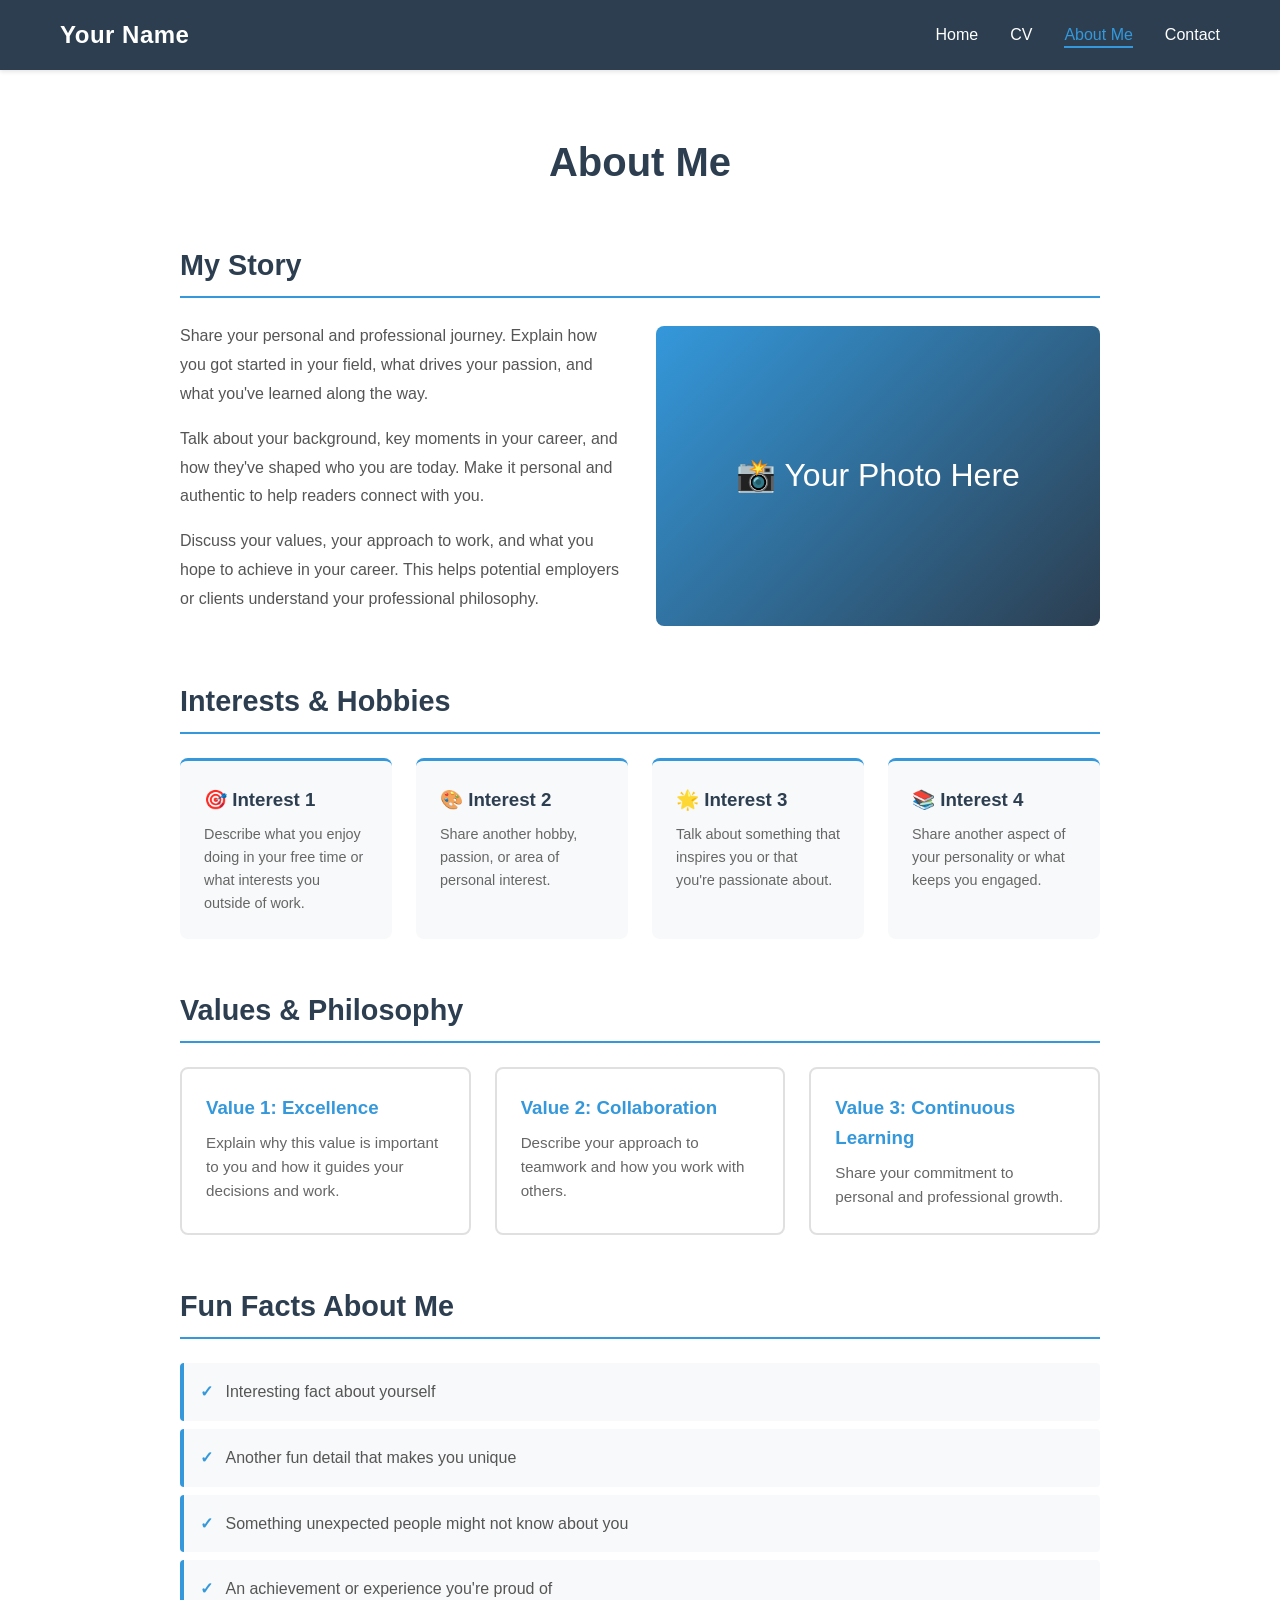
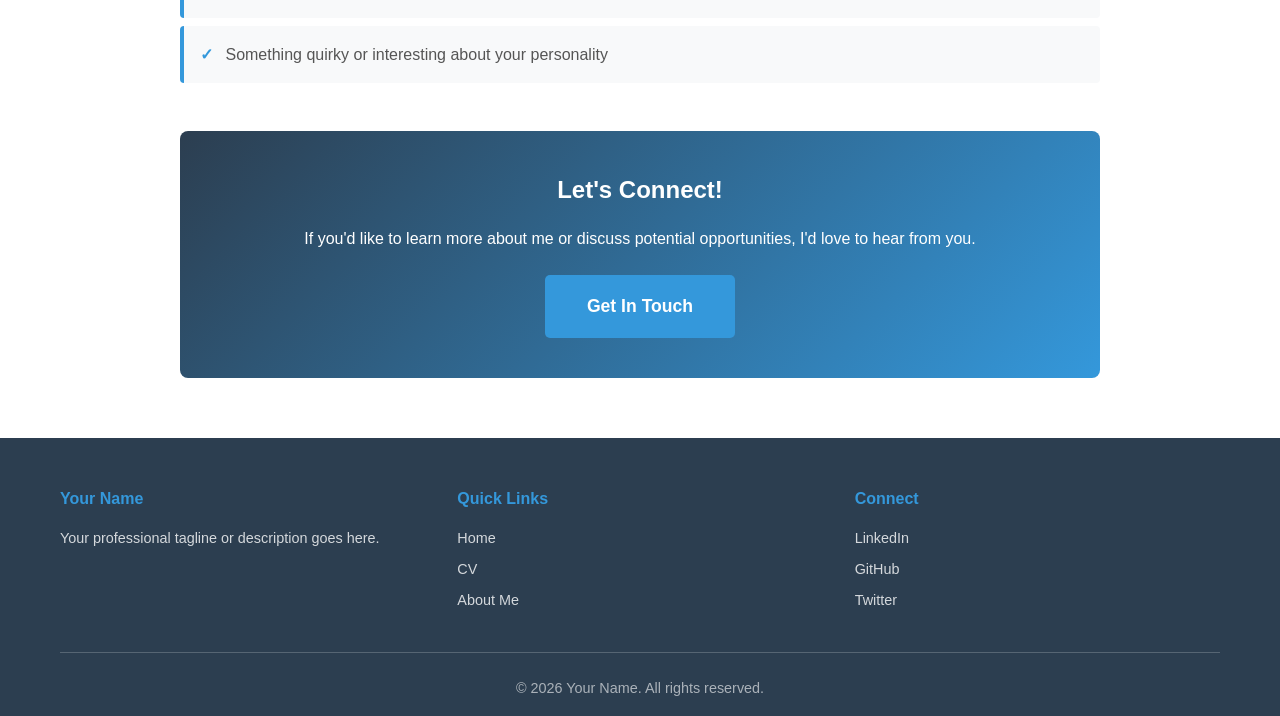
==== about.html @ 84754e79 "Initial CV website boilerplate with landing, CV, and about pages" ====
<!DOCTYPE html>
<html lang="en">
<head>
    <meta charset="UTF-8">
    <meta name="viewport" content="width=device-width, initial-scale=1.0">
    <title>About Me - Your Name</title>
    <link rel="stylesheet" href="css/style.css">
</head>
<body>
    <nav class="navbar">
        <div class="container">
            <div class="nav-brand">Your Name</div>
            <ul class="nav-links">
                <li><a href="index.html">Home</a></li>
                <li><a href="cv.html">CV</a></li>
                <li><a href="about.html" class="active">About Me</a></li>
                <li><a href="#contact">Contact</a></li>
            </ul>
        </div>
    </nav>

    <section class="about-section">
        <div class="container">
            <h1>About Me</h1>
            
            <!-- Personal Story -->
            <div class="about-block">
                <h2>My Story</h2>
                <div class="about-content-grid">
                    <div class="about-text">
                        <p>
                            Share your personal and professional journey. Explain how you got started in your field, 
                            what drives your passion, and what you've learned along the way.
                        </p>
                        <p>
                            Talk about your background, key moments in your career, and how they've shaped who you are today. 
                            Make it personal and authentic to help readers connect with you.
                        </p>
                        <p>
                            Discuss your values, your approach to work, and what you hope to achieve in your career. 
                            This helps potential employers or clients understand your professional philosophy.
                        </p>
                    </div>
                    <div class="about-image">
                        <div class="placeholder-image">📸 Your Photo Here</div>
                    </div>
                </div>
            </div>

            <!-- Interests & Hobbies -->
            <div class="about-block">
                <h2>Interests & Hobbies</h2>
                <div class="interests-grid">
                    <div class="interest-card">
                        <h3>🎯 Interest 1</h3>
                        <p>Describe what you enjoy doing in your free time or what interests you outside of work.</p>
                    </div>
                    <div class="interest-card">
                        <h3>🎨 Interest 2</h3>
                        <p>Share another hobby, passion, or area of personal interest.</p>
                    </div>
                    <div class="interest-card">
                        <h3>🌟 Interest 3</h3>
                        <p>Talk about something that inspires you or that you're passionate about.</p>
                    </div>
                    <div class="interest-card">
                        <h3>📚 Interest 4</h3>
                        <p>Share another aspect of your personality or what keeps you engaged.</p>
                    </div>
                </div>
            </div>

            <!-- Values & Philosophy -->
            <div class="about-block">
                <h2>Values & Philosophy</h2>
                <div class="values-grid">
                    <div class="value-item">
                        <h3>Value 1: Excellence</h3>
                        <p>Explain why this value is important to you and how it guides your decisions and work.</p>
                    </div>
                    <div class="value-item">
                        <h3>Value 2: Collaboration</h3>
                        <p>Describe your approach to teamwork and how you work with others.</p>
                    </div>
                    <div class="value-item">
                        <h3>Value 3: Continuous Learning</h3>
                        <p>Share your commitment to personal and professional growth.</p>
                    </div>
                </div>
            </div>

            <!-- Fun Facts -->
            <div class="about-block fun-facts">
                <h2>Fun Facts About Me</h2>
                <ul class="facts-list">
                    <li>Interesting fact about yourself</li>
                    <li>Another fun detail that makes you unique</li>
                    <li>Something unexpected people might not know about you</li>
                    <li>An achievement or experience you're proud of</li>
                    <li>Something quirky or interesting about your personality</li>
                </ul>
            </div>

            <!-- Call to Action -->
            <div class="about-cta">
                <h2>Let's Connect!</h2>
                <p>If you'd like to learn more about me or discuss potential opportunities, I'd love to hear from you.</p>
                <a href="#contact" class="btn btn-primary btn-large">Get In Touch</a>
            </div>
        </div>
    </section>

    <footer class="footer">
        <div class="container">
            <div class="footer-content">
                <div class="footer-section">
                    <h4>Your Name</h4>
                    <p>Your professional tagline or description goes here.</p>
                </div>
                <div class="footer-section">
                    <h4>Quick Links</h4>
                    <ul>
                        <li><a href="index.html">Home</a></li>
                        <li><a href="cv.html">CV</a></li>
                        <li><a href="about.html">About Me</a></li>
                    </ul>
                </div>
                <div class="footer-section">
                    <h4>Connect</h4>
                    <ul>
                        <li><a href="#">LinkedIn</a></li>
                        <li><a href="#">GitHub</a></li>
                        <li><a href="#">Twitter</a></li>
                    </ul>
                </div>
            </div>
            <div class="footer-bottom">
                <p>&copy; 2026 Your Name. All rights reserved.</p>
            </div>
        </div>
    </footer>

    <script src="js/script.js"></script>
</body>
</html>
---- css/style.css ----
:root {
    --primary-color: #2c3e50;
    --secondary-color: #3498db;
    --accent-color: #e74c3c;
    --text-color: #333;
    --light-bg: #f8f9fa;
    --border-color: #e0e0e0;
    --white: #ffffff;
    --transition: all 0.3s ease;
}

* {
    margin: 0;
    padding: 0;
    box-sizing: border-box;
}

body {
    font-family: 'Segoe UI', Tahoma, Geneva, Verdana, sans-serif;
    line-height: 1.6;
    color: var(--text-color);
    background-color: var(--white);
}

.container {
    max-width: 1200px;
    margin: 0 auto;
    padding: 0 20px;
}

/* Navigation */
.navbar {
    background-color: var(--primary-color);
    color: var(--white);
    padding: 1rem 0;
    position: sticky;
    top: 0;
    z-index: 1000;
    box-shadow: 0 2px 4px rgba(0, 0, 0, 0.1);
}

.navbar .container {
    display: flex;
    justify-content: space-between;
    align-items: center;
}

.nav-brand {
    font-size: 1.5rem;
    font-weight: bold;
    letter-spacing: 0.5px;
}

.nav-links {
    display: flex;
    list-style: none;
    gap: 2rem;
}

.nav-links a {
    color: var(--white);
    text-decoration: none;
    transition: var(--transition);
    position: relative;
}

.nav-links a:hover,
.nav-links a.active {
    color: var(--secondary-color);
}

.nav-links a.active::after {
    content: '';
    position: absolute;
    bottom: -5px;
    left: 0;
    right: 0;
    height: 2px;
    background-color: var(--secondary-color);
}

/* Hero Section */
.hero {
    background: linear-gradient(135deg, var(--primary-color) 0%, var(--secondary-color) 100%);
    color: var(--white);
    padding: 100px 20px;
    text-align: center;
}

.hero-content h1 {
    font-size: 3.5rem;
    margin-bottom: 0.5rem;
    animation: slideInDown 0.6s ease;
}

.hero-subtitle {
    font-size: 1.5rem;
    color: rgba(255, 255, 255, 0.9);
    margin-bottom: 1rem;
}

.hero-description {
    font-size: 1.1rem;
    max-width: 600px;
    margin: 0 auto 2rem;
    color: rgba(255, 255, 255, 0.85);
}

.hero-buttons {
    display: flex;
    gap: 1rem;
    justify-content: center;
    flex-wrap: wrap;
}

/* Buttons */
.btn {
    padding: 12px 30px;
    border-radius: 5px;
    text-decoration: none;
    font-weight: 600;
    transition: var(--transition);
    border: 2px solid transparent;
    cursor: pointer;
    display: inline-block;
}

.btn-primary {
    background-color: var(--secondary-color);
    color: var(--white);
}

.btn-primary:hover {
    background-color: #2980b9;
    transform: translateY(-2px);
    box-shadow: 0 4px 8px rgba(0, 0, 0, 0.2);
}

.btn-secondary {
    background-color: transparent;
    color: var(--white);
    border: 2px solid var(--white);
}

.btn-secondary:hover {
    background-color: var(--white);
    color: var(--primary-color);
}

.btn-large {
    padding: 15px 40px;
    font-size: 1.1rem;
}

/* Highlights Section */
.highlights {
    padding: 80px 20px;
    background-color: var(--light-bg);
}

.highlights h2 {
    text-align: center;
    font-size: 2.5rem;
    margin-bottom: 3rem;
    color: var(--primary-color);
}

.highlights-grid {
    display: grid;
    grid-template-columns: repeat(auto-fit, minmax(250px, 1fr));
    gap: 2rem;
}

.highlight-card {
    background-color: var(--white);
    padding: 2rem;
    border-radius: 8px;
    text-align: center;
    box-shadow: 0 2px 8px rgba(0, 0, 0, 0.1);
    transition: var(--transition);
}

.highlight-card:hover {
    transform: translateY(-5px);
    box-shadow: 0 5px 15px rgba(0, 0, 0, 0.15);
}

.highlight-icon {
    font-size: 3rem;
    margin-bottom: 1rem;
}

.highlight-card h3 {
    color: var(--primary-color);
    margin-bottom: 0.5rem;
}

.highlight-card p {
    color: #666;
    font-size: 0.95rem;
}

/* CTA Section */
.cta {
    background-color: var(--primary-color);
    color: var(--white);
    padding: 60px 20px;
    text-align: center;
}

.cta h2 {
    font-size: 2.5rem;
    margin-bottom: 1rem;
}

.cta p {
    font-size: 1.1rem;
    margin-bottom: 2rem;
}

/* CV Section */
.cv-section {
    padding: 60px 20px;
}

.cv-header {
    text-align: center;
    margin-bottom: 3rem;
    border-bottom: 2px solid var(--border-color);
    padding-bottom: 2rem;
}

.cv-header h1 {
    font-size: 2.5rem;
    color: var(--primary-color);
    margin-bottom: 0.5rem;
}

.cv-title {
    font-size: 1.3rem;
    color: var(--secondary-color);
    font-weight: 600;
    margin-bottom: 1rem;
}

.cv-contact {
    display: flex;
    gap: 2rem;
    justify-content: center;
    flex-wrap: wrap;
    font-size: 0.95rem;
}

.cv-content {
    max-width: 900px;
    margin: 0 auto 3rem;
}

.cv-block {
    margin-bottom: 2.5rem;
}

.cv-section-title {
    font-size: 1.5rem;
    color: var(--primary-color);
    margin-bottom: 1.5rem;
    padding-bottom: 0.5rem;
    border-bottom: 2px solid var(--secondary-color);
}

.cv-item {
    margin-bottom: 1.5rem;
}

.cv-item-header {
    display: flex;
    justify-content: space-between;
    align-items: baseline;
    margin-bottom: 0.5rem;
    flex-wrap: wrap;
    gap: 1rem;
}

.cv-item-header h3 {
    color: var(--primary-color);
    font-size: 1.1rem;
}

.cv-date {
    color: var(--secondary-color);
    font-weight: 600;
    font-size: 0.9rem;
}

.cv-company {
    font-weight: 600;
    color: #666;
    margin-bottom: 0.5rem;
}

.cv-description {
    list-style: none;
    margin-left: 1rem;
}

.cv-description li {
    margin-bottom: 0.5rem;
    padding-left: 1.5rem;
    position: relative;
    color: #555;
}

.cv-description li::before {
    content: '▸';
    position: absolute;
    left: 0;
    color: var(--secondary-color);
}

.skills-grid {
    display: grid;
    grid-template-columns: repeat(auto-fit, minmax(200px, 1fr));
    gap: 1.5rem;
}

.skill-category {
    background-color: var(--light-bg);
    padding: 1.5rem;
    border-radius: 5px;
    border-left: 4px solid var(--secondary-color);
}

.skill-category h4 {
    color: var(--primary-color);
    margin-bottom: 0.5rem;
}

.skill-category p {
    color: #666;
    font-size: 0.9rem;
}

.cv-footer {
    text-align: center;
    margin-top: 3rem;
    padding-top: 2rem;
    border-top: 2px solid var(--border-color);
}

.cv-footer p {
    color: #999;
    font-size: 0.9rem;
    margin-top: 1rem;
}

/* About Section */
.about-section {
    padding: 60px 20px;
    max-width: 1000px;
    margin: 0 auto;
}

.about-section h1 {
    font-size: 2.5rem;
    color: var(--primary-color);
    margin-bottom: 3rem;
    text-align: center;
}

.about-block {
    margin-bottom: 3rem;
}

.about-block h2 {
    font-size: 1.8rem;
    color: var(--primary-color);
    margin-bottom: 1.5rem;
    padding-bottom: 0.5rem;
    border-bottom: 2px solid var(--secondary-color);
}

.about-content-grid {
    display: grid;
    grid-template-columns: 1fr 1fr;
    gap: 2rem;
    align-items: center;
}

.about-text {
    color: #555;
    line-height: 1.8;
}

.about-text p {
    margin-bottom: 1rem;
}

.placeholder-image {
    background: linear-gradient(135deg, var(--secondary-color), var(--primary-color));
    color: var(--white);
    height: 300px;
    display: flex;
    align-items: center;
    justify-content: center;
    border-radius: 8px;
    font-size: 2rem;
}

.interests-grid {
    display: grid;
    grid-template-columns: repeat(auto-fit, minmax(200px, 1fr));
    gap: 1.5rem;
}

.interest-card {
    background-color: var(--light-bg);
    padding: 1.5rem;
    border-radius: 8px;
    border-top: 3px solid var(--secondary-color);
    transition: var(--transition);
}

.interest-card:hover {
    transform: translateY(-3px);
    box-shadow: 0 4px 8px rgba(0, 0, 0, 0.1);
}

.interest-card h3 {
    color: var(--primary-color);
    margin-bottom: 0.5rem;
}

.interest-card p {
    color: #666;
    font-size: 0.9rem;
}

.values-grid {
    display: grid;
    grid-template-columns: repeat(auto-fit, minmax(250px, 1fr));
    gap: 1.5rem;
}

.value-item {
    background-color: var(--white);
    padding: 1.5rem;
    border-radius: 8px;
    border: 2px solid var(--border-color);
}

.value-item h3 {
    color: var(--secondary-color);
    margin-bottom: 0.5rem;
}

.value-item p {
    color: #666;
    font-size: 0.95rem;
}

.fun-facts .facts-list {
    list-style: none;
}

.facts-list li {
    padding: 1rem;
    margin-bottom: 0.5rem;
    background-color: var(--light-bg);
    border-left: 4px solid var(--secondary-color);
    border-radius: 4px;
    color: #555;
}

.facts-list li::before {
    content: '✓ ';
    color: var(--secondary-color);
    font-weight: bold;
    margin-right: 0.5rem;
}

.about-cta {
    background: linear-gradient(135deg, var(--primary-color), var(--secondary-color));
    color: var(--white);
    padding: 2.5rem;
    border-radius: 8px;
    text-align: center;
    margin-top: 3rem;
}

.about-cta h2 {
    border: none;
    margin-bottom: 1rem;
}

.about-cta p {
    margin-bottom: 1.5rem;
}

/* Footer */
.footer {
    background-color: var(--primary-color);
    color: var(--white);
    padding: 3rem 20px 1rem;
}

.footer-content {
    display: grid;
    grid-template-columns: repeat(auto-fit, minmax(200px, 1fr));
    gap: 2rem;
    margin-bottom: 2rem;
}

.footer-section h4 {
    margin-bottom: 1rem;
    color: var(--secondary-color);
}

.footer-section p,
.footer-section ul {
    font-size: 0.9rem;
    color: rgba(255, 255, 255, 0.8);
}

.footer-section ul {
    list-style: none;
}

.footer-section ul li {
    margin-bottom: 0.5rem;
}

.footer-section a {
    color: rgba(255, 255, 255, 0.8);
    text-decoration: none;
    transition: var(--transition);
}

.footer-section a:hover {
    color: var(--secondary-color);
}

.footer-bottom {
    text-align: center;
    padding-top: 1.5rem;
    border-top: 1px solid rgba(255, 255, 255, 0.2);
    color: rgba(255, 255, 255, 0.6);
    font-size: 0.9rem;
}

/* Animations */
@keyframes slideInDown {
    from {
        opacity: 0;
        transform: translateY(-30px);
    }
    to {
        opacity: 1;
        transform: translateY(0);
    }
}

/* Responsive Design */
@media (max-width: 768px) {
    .hero-content h1 {
        font-size: 2.5rem;
    }

    .hero-subtitle {
        font-size: 1.2rem;
    }

    .nav-links {
        gap: 1rem;
        font-size: 0.9rem;
    }

    .highlights h2,
    .cta h2,
    .cv-header h1,
    .about-section h1 {
        font-size: 2rem;
    }

    .about-content-grid {
        grid-template-columns: 1fr;
    }

    .cv-item-header {
        flex-direction: column;
        align-items: flex-start;
    }

    .cv-contact {
        flex-direction: column;
        gap: 0.5rem;
    }

    .hero-buttons {
        flex-direction: column;
        align-items: center;
    }

    .btn {
        width: 100%;
        max-width: 200px;
    }
}

@media (max-width: 600px) {
    .container {
        padding: 0 15px;
    }

    .navbar .container {
        flex-direction: column;
        gap: 1rem;
    }

    .nav-links {
        flex-direction: column;
        gap: 0.5rem;
    }

    .hero {
        padding: 60px 15px;
    }

    .hero-content h1 {
        font-size: 2rem;
    }

    .highlights-grid,
    .interests-grid,
    .values-grid,
    .skills-grid {
        grid-template-columns: 1fr;
    }
}

/* Print Styles for CV */
@media print {
    body {
        background-color: var(--white);
    }

    .navbar,
    .footer,
    .cta,
    .btn {
        display: none;
    }

    .cv-section {
        padding: 0;
    }
}
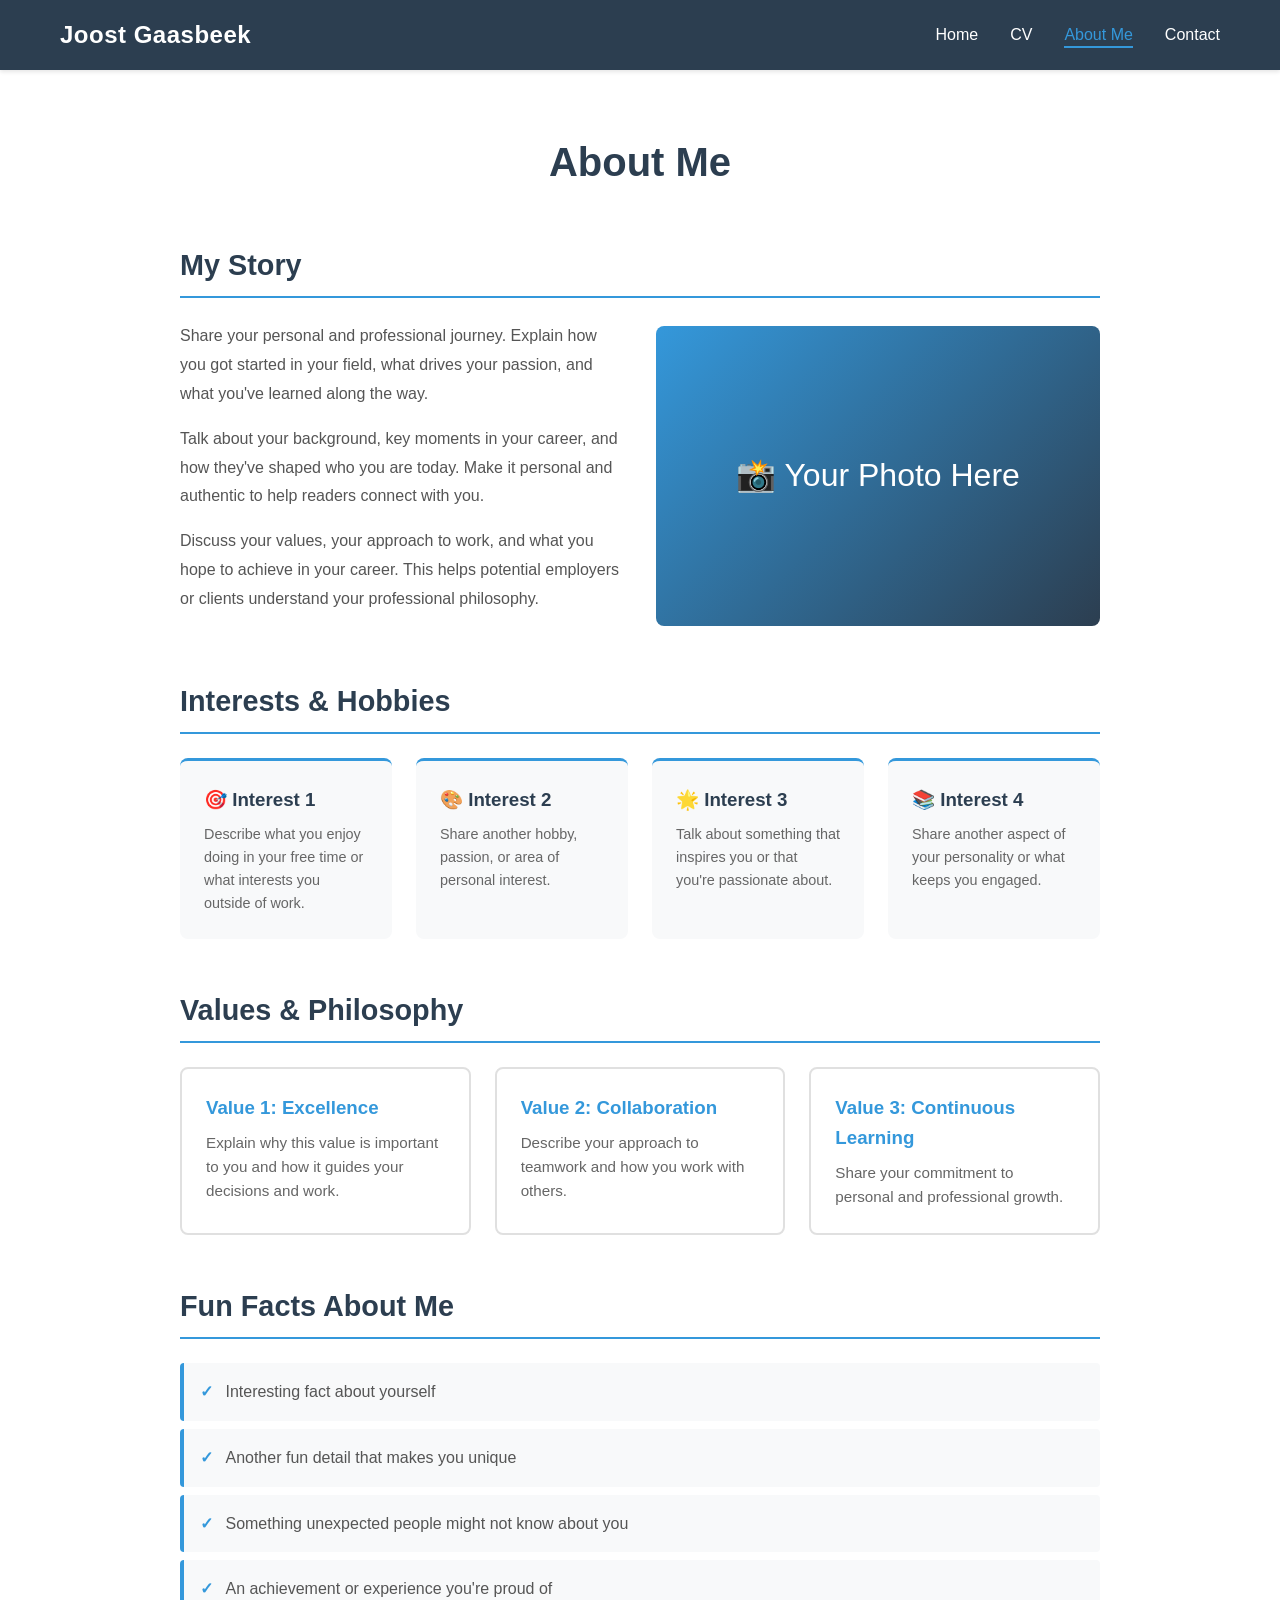
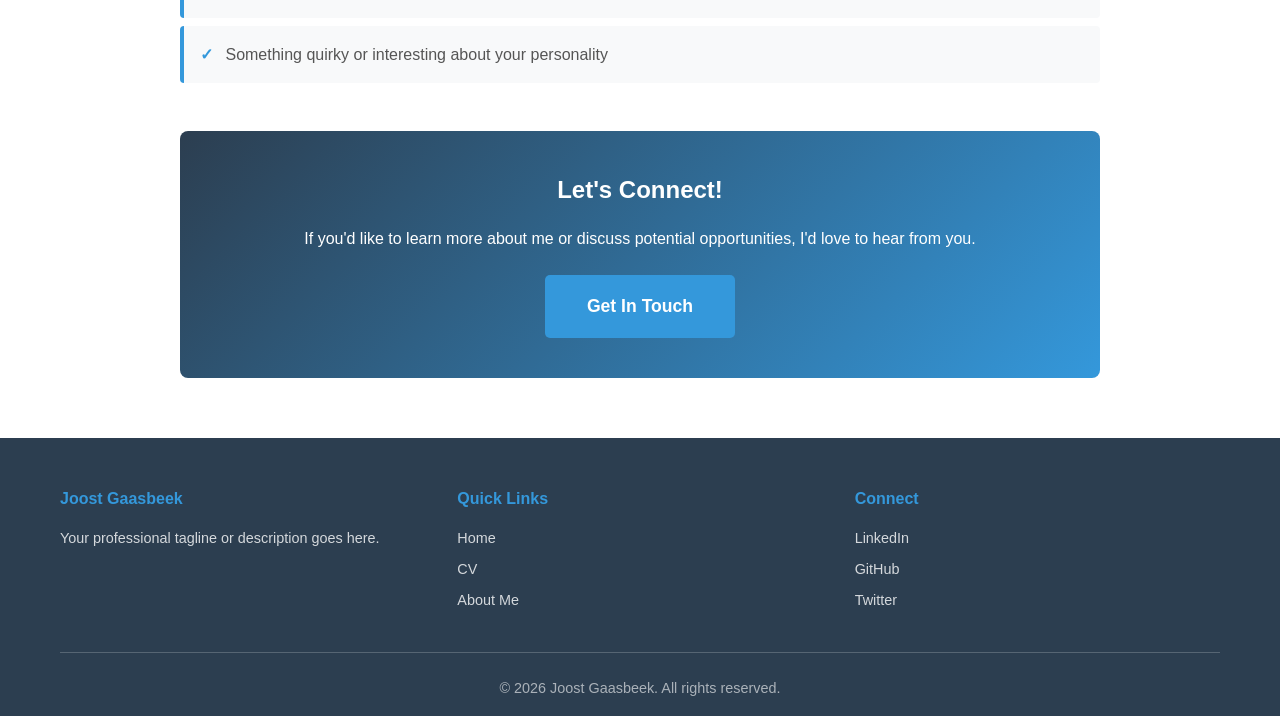
==== commit d716744b: "push" ====
--- a/about.html
+++ b/about.html
@@ -3,13 +3,13 @@
 <head>
     <meta charset="UTF-8">
     <meta name="viewport" content="width=device-width, initial-scale=1.0">
-    <title>About Me - Your Name</title>
+    <title>About Me - Joost Gaasbeek</title>
     <link rel="stylesheet" href="css/style.css">
 </head>
 <body>
     <nav class="navbar">
         <div class="container">
-            <div class="nav-brand">Your Name</div>
+            <div class="nav-brand">Joost Gaasbeek</div>
             <ul class="nav-links">
                 <li><a href="index.html">Home</a></li>
                 <li><a href="cv.html">CV</a></li>
@@ -114,7 +114,7 @@
         <div class="container">
             <div class="footer-content">
                 <div class="footer-section">
-                    <h4>Your Name</h4>
+                    <h4>Joost Gaasbeek</h4>
                     <p>Your professional tagline or description goes here.</p>
                 </div>
                 <div class="footer-section">
@@ -135,7 +135,7 @@
                 </div>
             </div>
             <div class="footer-bottom">
-                <p>&copy; 2026 Your Name. All rights reserved.</p>
+                <p>&copy; 2026 Joost Gaasbeek. All rights reserved.</p>
             </div>
         </div>
     </footer>
